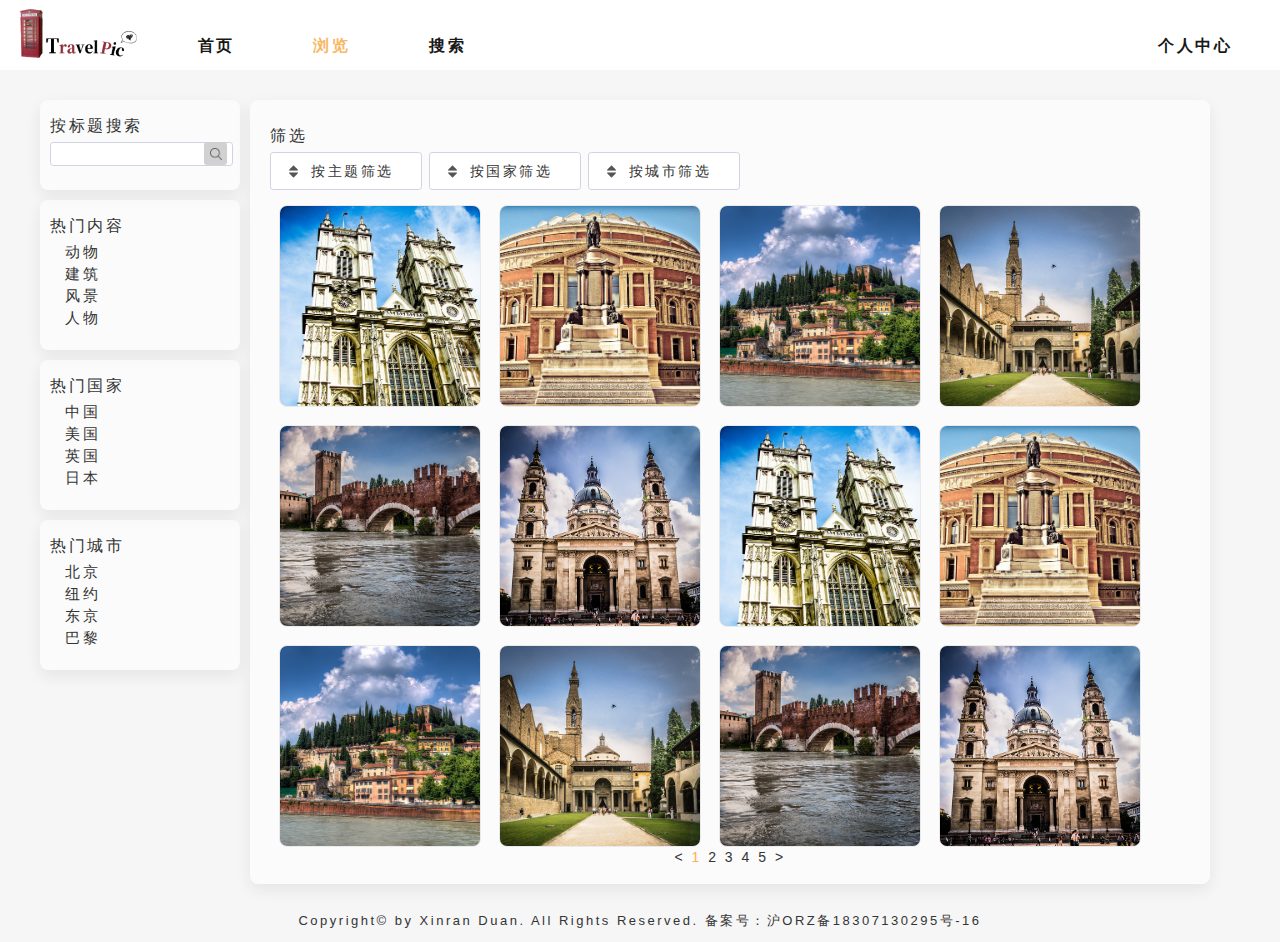
==== src/html/browse.html @ 5d9e3328 "commit TravelPic v1.0" ====
<!DOCTYPE html>
<html>
    <head>
        <meta http-equiv="Content-Type" content="text/html; charset=UTF-8">
        <meta http-equiv="X-UA-Compatible" content="IE=edge,chrome=1">
        <title>浏览 - TravelPic</title>
        <meta name="description" content="browse page">
        <meta name="author" content="Xinran Duan">
        <meta name="viewport" content="width=device-width, initial-scale=1">
        <link href="../css/reset.css" rel="stylesheet" type="text/css">
        <link href="../css/header&footer.css" rel="stylesheet" type="text/css">
        <link href="../css/piccss.css" rel="stylesheet" type="text/css">
        <link href="../css/browse.css" rel="stylesheet" type="text/css">
        <script src="../js/browse.js"></script>
        <script src="https://cdn.staticfile.org/jquery/1.10.2/jquery.min.js"></script>
    </head>

    <body>
        <div id="root">
            <header>
                <nav>
                    <div class="logo">
                        <a href="homepage.html">
                            <img src="../../img/icons/travelpic_logo.png" alt="TravelPic_logo" class="TravelPic_logo">
                        </a>
                    </div>
                    <div class="HeaderTabs">
                        <ul>
                            <li><a href="homepage.html" class="topButton" id="Homepage">首页</a></li>
                            <li><a href="browse.html" class="topButton" id="Browser">浏览</a></li>
                            <li><a href="search.html" class="topButton" id="Search">搜索</a></li>
                        </ul>
                    </div>
                </nav>
                <div class="UserInfo">
                    <ul>
                        <li><a href="" class="topButton" id="Personal">个人中心</a>
                            <div class="dropdown_col">
                                <ul>
                                    <li><a href="upload.html" class="topUserButton" id="Upload">上传</a> </li>
                                    <li><a href="myphotos.html" class="topUserButton" id="MyPhoto">我的照片</a></li>
                                    <li><a href="myfavorites.html" class="topUserButton" id="MyFavor">我的收藏</a></li>
                                    <li><a href="../../index.html" class="topUserButton" id="Login">登入</a></li>
                                </ul>
                            </div>
                        </li>
                    </ul>
                </div>
            </header>
            <div class="nav-browser">
                <div class="nav-box-search">
                    <div class="box-header">
                        <h2 class="box-title">按标题搜索</h2>
                    </div>
                    <div class="box-body">
                        <div class="navSearch">
                            <input type="text" id="navSearchText"></li>
                            <input type="button" id="navSearchBtn" onclick="click_Searchbtn()"></li>
                        </div>
                    </div>
                </div>
                <div class="nav-box">
                    <div class="box-header">
                        <h2 class="box-title">热门内容</h2>
                    </div>
                    <div class="box-body">
                        <div class="navHotContent">
                            <ul>
                                <li>
                                    <input type="button" class="navHotBtn" id="Animal" value="动物" onclick="click_Hotbtn()">
                                </li>
                                <li>
                                    <input type="button" class="navHotBtn" id="Building" value="建筑" onclick="click_Hotbtn()">
                                </li>
                                <li>
                                    <input type="button" class="navHotBtn" id="Scenery" value="风景" onclick="click_Hotbtn()">
                                </li>
                                <li>
                                    <input type="button" class="navHotBtn" id="People" value="人物" onclick="click_Hotbtn()">
                                </li>
                            </ul>
                        </div>
                    </div>
                </div>
                <div class="nav-box">
                    <div class="box-header">
                        <h2 class="box-title">热门国家</h2>
                    </div>
                    <div class="box-body">
                        <div class="navHotCountry">
                            <ul>
                                <li>
                                    <input type="button" class="navHotBtn" id="China" value="中国" onclick="click_Hotbtn()">
                                </li>
                                <li>
                                    <input type="button" class="navHotBtn" id="USA" value="美国" onclick="click_Hotbtn()">
                                </li>
                                <li>
                                    <input type="button" class="navHotBtn" id="UK" value="英国" onclick="click_Hotbtn()">
                                </li>
                                <li>
                                    <input type="button" class="navHotBtn" id="Japan" value="日本" onclick="click_Hotbtn()">
                                </li>
                            </ul>
                        </div>
                    </div>
                </div>
                <div class="nav-box">
                    <div class="box-header">
                        <h2 class="box-title">热门城市</h2>
                    </div>
                    <div class="box-body">
                        <div class="navHotCity">
                            <ul>
                                <li>
                                    <input type="button" class="navHotBtn" id="Beijing" value="北京" onclick="click_Hotbtn()">
                                </li>
                                <li>
                                    <input type="button" class="navHotBtn" id="NewYork" value="纽约" onclick="click_Hotbtn()">
                                </li>
                                <li>
                                    <input type="button" class="navHotBtn" id="Tokyo" value="东京" onclick="click_Hotbtn()">
                                </li>
                                <li>
                                    <input type="button" class="navHotBtn" id="Paris" value="巴黎" onclick="click_Hotbtn()">
                                </li>
                            </ul>
                        </div>
                    </div>
                </div>
            </div>

            <div class="main-browse">
                <div class="box-header">
                    <h2 class="box-title">筛选</h2>
                </div>
                <div class="box-body">
                    <div class="box-body-content">
                        <!--box-body-filter-stars-here-->
                        <div class="box-body-filter">
                            <ul>
                                <li><div class="dropdown-filter">
                                        <select name="content-filter">
                                            <option>按主题筛选</option>
                                            <option value="Animal">动物</option>
                                            <option value="Building">建筑</option>
                                            <option value="Scenery">风景</option>
                                            <option value="People">人物</option>
                                        </select>
                                    </div>
                                </li>
                            </ul>
                            <ul>
                                <li>
                                    <div class="dropdown-filter">
                                        <select name="country-filter" onChange="city_change(this.value)">
                                            <option>按国家筛选</option>
                                            <option value="China">中国</option>
                                            <option value="Japan">日本</option>
                                            <option value="Italy">意大利</option>
                                            <option value="America">美国</option>
                                        </select>
                                    </div>
                                </li>
                            </ul>
                            <ul>
                                <li>
                                    <div class="dropdown-filter">
                                        <select name="city-filter" id="city-filter">
                                            <option>按城市筛选</option>
                                        </select>
                                    </div>
                                </li>
                            </ul>
                        </div>
                        <!--box-body-filter-here-->

                        <div class="box-body-filteResult">
                            <div class="picDisplayBox-filter">
                                <div class="picDisplayBox-detail">
                                    <a href="./details.html">
                                        <div class="realPic" id="picA">
                                        </div>
                                    </a>
                                </div>
                            </div>
                            <div class="picDisplayBox-filter">
                                <div class="picDisplayBox-detail">
                                    <a href="./details.html">
                                        <div class="realPic" id="picB">
                                        </div>
                                    </a>
                                </div>
                            </div>
                            <div class="picDisplayBox-filter">
                                <div class="picDisplayBox-detail">
                                    <a href="./details.html">
                                        <div class="realPic" id="picC">
                                        </div>
                                    </a>
                                </div>
                            </div>
                            <div class="picDisplayBox-filter">
                                <div class="picDisplayBox-detail">
                                    <a href="./details.html">
                                        <div class="realPic" id="picD">
                                        </div>
                                    </a>
                                </div>
                            </div>
                            <div class="picDisplayBox-filter">
                                <div class="picDisplayBox-detail">
                                    <a href="./details.html">
                                        <div class="realPic" id="picE">
                                        </div>
                                    </a>
                                </div>
                            </div>
                            <div class="picDisplayBox-filter">
                                <div class="picDisplayBox-detail">
                                    <a href="./details.html">
                                        <div class="realPic" id="picF">
                                        </div>
                                    </a>
                                </div>
                            </div>
                            <div class="picDisplayBox-filter">
                                <div class="picDisplayBox-detail">
                                    <a href="./details.html">
                                        <div class="realPic" id="picA">
                                        </div>
                                    </a>
                                </div>
                            </div>
                            <div class="picDisplayBox-filter">
                                <div class="picDisplayBox-detail">
                                    <a href="./details.html">
                                        <div class="realPic" id="picB">
                                        </div>
                                    </a>
                                </div>
                            </div>
                            <div class="picDisplayBox-filter">
                                <div class="picDisplayBox-detail">
                                    <a href="./details.html">
                                        <div class="realPic" id="picC">
                                        </div>
                                    </a>
                                </div>
                            </div>
                            <div class="picDisplayBox-filter">
                                <div class="picDisplayBox-detail">
                                    <a href="./details.html">
                                        <div class="realPic" id="picD">
                                        </div>
                                    </a>
                                </div>
                            </div>
                            <div class="picDisplayBox-filter">
                                <div class="picDisplayBox-detail">
                                    <a href="./details.html">
                                        <div class="realPic" id="picE">
                                        </div>
                                    </a>
                                </div>
                            </div>
                            <div class="picDisplayBox-filter">
                                <div class="picDisplayBox-detail">
                                    <a href="./details.html">
                                        <div class="realPic" id="picF">
                                        </div>
                                    </a>
                                </div>
                            </div>
                            <div class="turnPage">
                                <a href="#"><</a> <span>1</span> <a href="#">2</a> <a href="#">3</a> <a href="#">4</a> <a href="#">5</a> <a href="#">></a>
                            </div>
                        </div>
                    </div>
                </div>
            </div>
            <footer class="copyright">
                Copyright© by Xinran Duan. All Rights Reserved. 备案号：沪ORZ备18307130295号-16
            </footer>    
        </div>
    </body>
</html>
---- src/css/header&footer.css ----
body {
    font-family: Arial, Helvetica, sans-serif;
    font-family: 微软雅黑, Helvetica, sans-serif;
    margin: 0;
    color: #000000;
    background-color: #f6f6f6;
    letter-spacing: 2.5px;
}

/*导航栏固定在顶部，且一直在最前*/
header {
    color: #000000;
    background-color: #ffffff;
    top: 0px;
    width: 100%;
    height: 70px;
    position: fixed;
    z-index: 100;
}

nav {
    display: inline-block;
}

.logo {
    margin-left: 15px;
    position: absolute;
}

.TravelPic_logo {
    width: 124px;
    height: 62px;
}

.HeaderTabs {
    float: left;
    left: 140px;
    margin: auto 1.25em;
    margin-top: 28px;
    font-weight: bolder;
    font-size: 16px;
    position: relative;
}

/*美化压缩时导航栏的显示*/
.HeaderTabs ul li{
    display: inline-block;
}

.topButton {
    color: #000000;
    display: inline-block;
    border-radius: 5rem;
    opacity: 0.9;
    padding: 10px 0 0 3px;
    margin: 0 3px;
    height: 28px;
    width: 100px;
    text-align: center;
    border-radius: 0;
    background-color: #ffffff;
}

.UserInfo {
    float: right;
    margin: auto 2em;
    margin-top: 28px;
    font-weight: bolder;
    font-size: 16px;
    position: relative;
    border-radius: 0.2rem;
    background-color: #ffffff;
}

/*隐藏二级下拉菜单，鼠标移动至个人中心上才显示*/
.UserInfo ul li:hover ul{
    display: block;
}

.topUserButton {
    color: #000000;
    position: relative;
    float: right;
    border-radius: 5rem;
    opacity: 0.9;
    padding: 10px 5px 0 3px;
    margin: 0 2.5px;
    height: 25px;
    width: 95px;
    text-align: right;
    font-size: 14px;
}

/*为二级下拉菜单设置指示图片*/
#Upload {
    background: url(../../img/icons/upload.png) no-repeat 10px center;
    background-size:15px 15px;
}

#MyPhoto {
    background: url(../../img/icons/picture.png) no-repeat 10px center;
    background-size:15px 15px;
}

#MyFavor {
    background: url(../../img/icons/star-off.png) no-repeat 10px center;
    background-size:15px 15px;
}

#Login {
    background: url(../../img/icons/user.png) no-repeat 10px center;
    background-size:15px 15px;
}

/*调整二级菜单的显示，默认为none，美化二级菜单*/
.dropdown_col {
    color: #000000;
    opacity: 0.9;
    padding: 0;
    margin: 0;
    height: 25px;
    width: 95px;
    position: absolute;
    z-index: 10;
    text-align: right;
}

.dropdown_col ul {
    background-color: #ffffff;
    border-radius: 0.2rem;
    display: none;
    position: absolute;
}

/*指示色彩，当前页面高亮在每一页分别显示*/
#Homepage：hover {
    color: #bb2e36;
}

#Browser:hover {
    color: #f7b157
}

#Search:hover {
    color: #3583fb;
}

#Personal:hover {
    color: #79438d;
}

#Upload:hover {
    color: #bb2e36;
}

#MyPhoto:hover {
    color: #f7b157
}

#MyFavor:hover {
    color: #3583fb;
}

#Login:hover {
    color: #79438d;
}

a {
    text-decoration: none;
    color: #333435;
}

h2 {
    color: #333435;
    margin: 0.5em 0 0.5em 0;
    font-size: 16px;
    white-space: nowrap;
    overflow: hidden;
    text-overflow: ellipsis;
}

h4 {
    color: #333435;
    margin: 0.5em 0 0.5em 0.6em;
    font-size: 16px;
    text-align: initial;
    white-space: nowrap;
    overflow: hidden;
    text-overflow: ellipsis;
    font-weight: bolder;
}

footer{
    background-color: transparent;
    color: #333435;
    clear: both;
    margin: 15px 0 15px 0;
    font-size: 13px;
    position: relative;
    text-align: center;
}

.links {
    text-align: center;
    line-height: 130%;
    font-size: 13px;
}

.copyright {
    margin-top: 5px;
}
---- src/css/piccss.css ----
/*以图片作为div的背景图实现自由样式图片*/
.realPic{
    background-size: cover;
    width: 100%;
    height: auto;
    padding-bottom: 100%;
    overflow: hidden;
    background-position: center 0px;
    background-repeat: no-repeat;
    -webkit-background-size: cover;
    -moz-background-size: cover;
}

#picA {
    background-image: url(../../img/travel-images/normal/medium/5855191275.jpg);
    background-repeat: no-repeat;
}

#picB {
    background-image: url(../../img/travel-images/normal/medium/5855174537.jpg);
    background-repeat: no-repeat;
}

#picC {
    background-image: url(../../img/travel-images/normal/medium/9496799098.jpg);
    background-repeat: no-repeat;
}

#picD {
    background-image: url(../../img/travel-images/normal/medium/9504609042.jpg);
    background-repeat: no-repeat;
}

#picE {
    background-image: url(../../img/travel-images/normal/medium/9496787858.jpg);
    background-repeat: no-repeat;
}

#picF {
    background-image: url(../../img/travel-images/normal/medium/8731523536.jpg);
    background-repeat: no-repeat;
}
---- src/css/browse.css ----
#Browser {
    color: #f7b157
}

h2 {
    color: #333435;
    margin: 0.5em 0 0.5em 0;
    font-size: 16px;
    white-space: nowrap;
    overflow: hidden;
    text-overflow: ellipsis;
}

/*侧边栏区域，设置最小宽度防止内容溢出*/
.nav-browser {
    padding: 0 0 10px 40px;
    width: 20%;
    min-width: 205px;
    position: absolute;
    display: block;
}

.nav-box-search {
    background-color: rgba(255,255,255,0.5);
    border-radius: 0.5rem;
    box-sizing: border-box;
    box-shadow: 0 6px 15px rgba(36, 37, 38, 0.08);
    margin-right: 10px;
    margin-bottom: 10px;
    height: 90px;
    padding: 10px;
    overflow: hidden;
    width: 200px;
    position: relative;
    display: block;
}

/*搜索区域美化，设置focus时阴影，按钮实现鼠标指针变为手形*/
#navSearchText {
    border-radius: 0.2rem;
    border: 1px solid #d1d3e2;
    position: absolute;
    height: 20px;
    outline: none; 
    margin: 0 auto;
    font-family: 微软雅黑, Helvetica, sans-serif;
    transition: box-shadow 0.25s ease;
}

#navSearchText:focus{
    box-shadow:0 1px 3px rgba(185, 185, 185, 0.5);
}

#navSearchBtn{
    border: none;
    background: #d1d1d1 url(../../img/icons/search.png) no-repeat center center;
    background-size: 12px;
    border-radius: 3px;
    position: absolute;
    left: 160px;
    height: 23px;
    width: 23px;
    margin: 0 auto;
    margin-left: 4px;
    cursor: pointer;
    outline: none;
}

#navSearchBtn:hover {
    background: #b6b6b6 url(../../img/icons/search.png) no-repeat center center;
    background-size: 12px;
}

.navHotBtn {
    border: none;
    color: #333333;
    background:none;
    height: 20px;
    margin: 0 auto;
    margin-left: 4px;
    margin-bottom: 2px;
    cursor: pointer;
    outline: none;
    letter-spacing: 2.5px;
    font-family: Arial, Helvetica, sans-serif;
    font-family: 微软雅黑, Helvetica, sans-serif;
    font-size: 15px;
}

.nav-box {
    background-color: rgba(255,255,255,0.5);
    border-radius: 0.5rem;
    box-sizing: border-box;
    box-shadow: 0 6px 15px rgba(36, 37, 38, 0.08);
    margin-right: 10px;
    margin-bottom: 10px;
    height: 150px;
    padding: 10px;
    width: 200px;
    overflow: hidden;
    position: relative;
    display: block;
}

.nav-box ul {
    padding-left: 5px;
    
}

.nav-box input:hover {
    color: #f7b157;
    font-weight: bolder;
}

/*通过relative实现两栏排版*/
.main-browse {
    margin: 100px 0 30px 0;
    width: 75%;
    left: 250px;
    position: relative;
    background-color: rgba(255,255,255,0.5);
    border-radius: 0.5rem;
    box-sizing: border-box;
    box-shadow: 0 6px 15px rgba(36, 37, 38, 0.08);
    margin-right: 10px;
    margin-bottom: 30px;
    padding: 20px;
    overflow: hidden;
}

/*实现过滤器美化，hover时渐变阴影，改编选择器右侧标识图*/
.box-body-filter ul{
    display: inline-block;
}

.dropdown-filter {
    width: 150px;
    position: relative;
    vertical-align: middle;
    padding: 0;
    background-color: #ffffff;
    color: #555555;
    border: 1px solid #d1d3e2;
    text-shadow: none;
    border-radius: 0.2em;	
    transition: box-shadow 0.25s ease;
    z-index: 2;
}

.dropdown-filter:hover {
    box-shadow:0 1px 3px rgba(185, 185, 185, 0.5);
}

.dropdown-filter select {
    cursor: pointer;
    padding: 10px;
    width: 100%;
    border: none;
    appearance:none;
    -moz-appearance:none;
    -webkit-appearance:none;
    background: url(../../img/icons/d-caret.png) no-repeat 15px center;
    background-size: 15px 15px;
    padding-left: 40px;
    font-family: Arial, Helvetica, sans-serif;
    font-family: 微软雅黑, Helvetica, sans-serif;
    font-size: 14px;
    color: #333333;
    letter-spacing: 2.5px;
}

.dropdown-filter select:focus {
    outline: none;
}

.dropdown-filter select option {
    font-family: Arial, Helvetica, sans-serif;
    font-family: 微软雅黑, Helvetica, sans-serif;
    font-size: 14px;
    color: #333333;
    letter-spacing: 2.5px;
}

.picDisplayBox-filter{
    border-radius: 0.5rem;
    box-sizing: border-box;
    width: calc(25% - 40px);
    min-width: 220px;
    height: 220px;
    overflow: hidden;
    float: left;
    position: relative;
    text-align: center;
    display: block;
}

.picDisplayBox-detail {
    margin: 15px auto;
    width: 200px;
    height: 200px;
    border-radius: 0.5rem;
    border: 1px solid rgba(36, 37, 38, 0.08);
    overflow: hidden;
}

/*通过清除浮动使翻页处于正确位置*/
.turnPage {
    position: relative;
    text-align: center;
    margin: 0 auto;
    clear: both;
    margin-top: 30px;
    color: #333333;
    font-size: 14px;
    width: calc(50%);
}

.turnPage span {
    color: #f7b157;
}
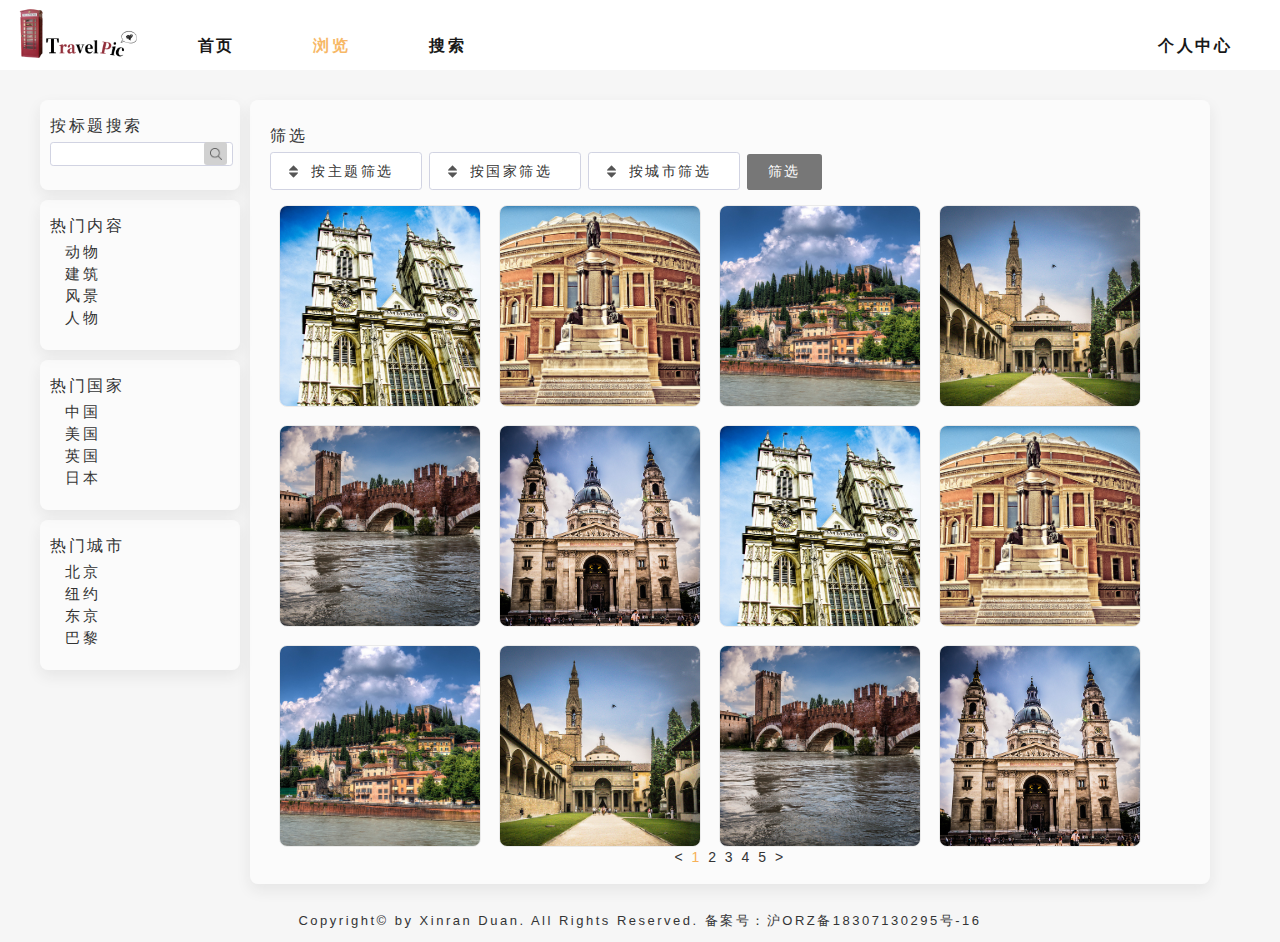
==== commit 13780a4f: "添加browse页面filter按钮" ====
--- a/src/html/browse.html
+++ b/src/html/browse.html
@@ -172,6 +172,7 @@
                                     </div>
                                 </li>
                             </ul>
+                            <ul><input type="button" value="筛选" id="filterBtn" onclick="click_Filterbtn()"></ul>
                         </div>
                         <!--box-body-filter-here-->
 
--- a/src/css/browse.css
+++ b/src/css/browse.css
@@ -181,6 +181,32 @@
     letter-spacing: 2.5px;
 }
 
+/*筛选按钮美化*/
+#filterBtn{
+    background-color: #777777;
+    color: #ffffff;
+    border: none;
+    border-radius: 0.2em;
+    position: relative;
+    height: 36px;
+    width: 75px;
+    margin: 0 auto;
+    cursor: pointer;
+    outline: none;
+    vertical-align: middle;
+    transition: box-shadow 0.25s ease;
+    font-family: Arial, Helvetica, sans-serif;
+    font-family: 微软雅黑, Helvetica, sans-serif;
+    font-size: 14px;
+    letter-spacing: 2.5px;
+}
+
+#filterBtn:hover {
+    box-shadow: 0 1px 3px rgba(185, 185, 185, 0.5);
+    color: #666666;
+    background-color: #dddddd;
+}
+
 .picDisplayBox-filter{
     border-radius: 0.5rem;
     box-sizing: border-box;
